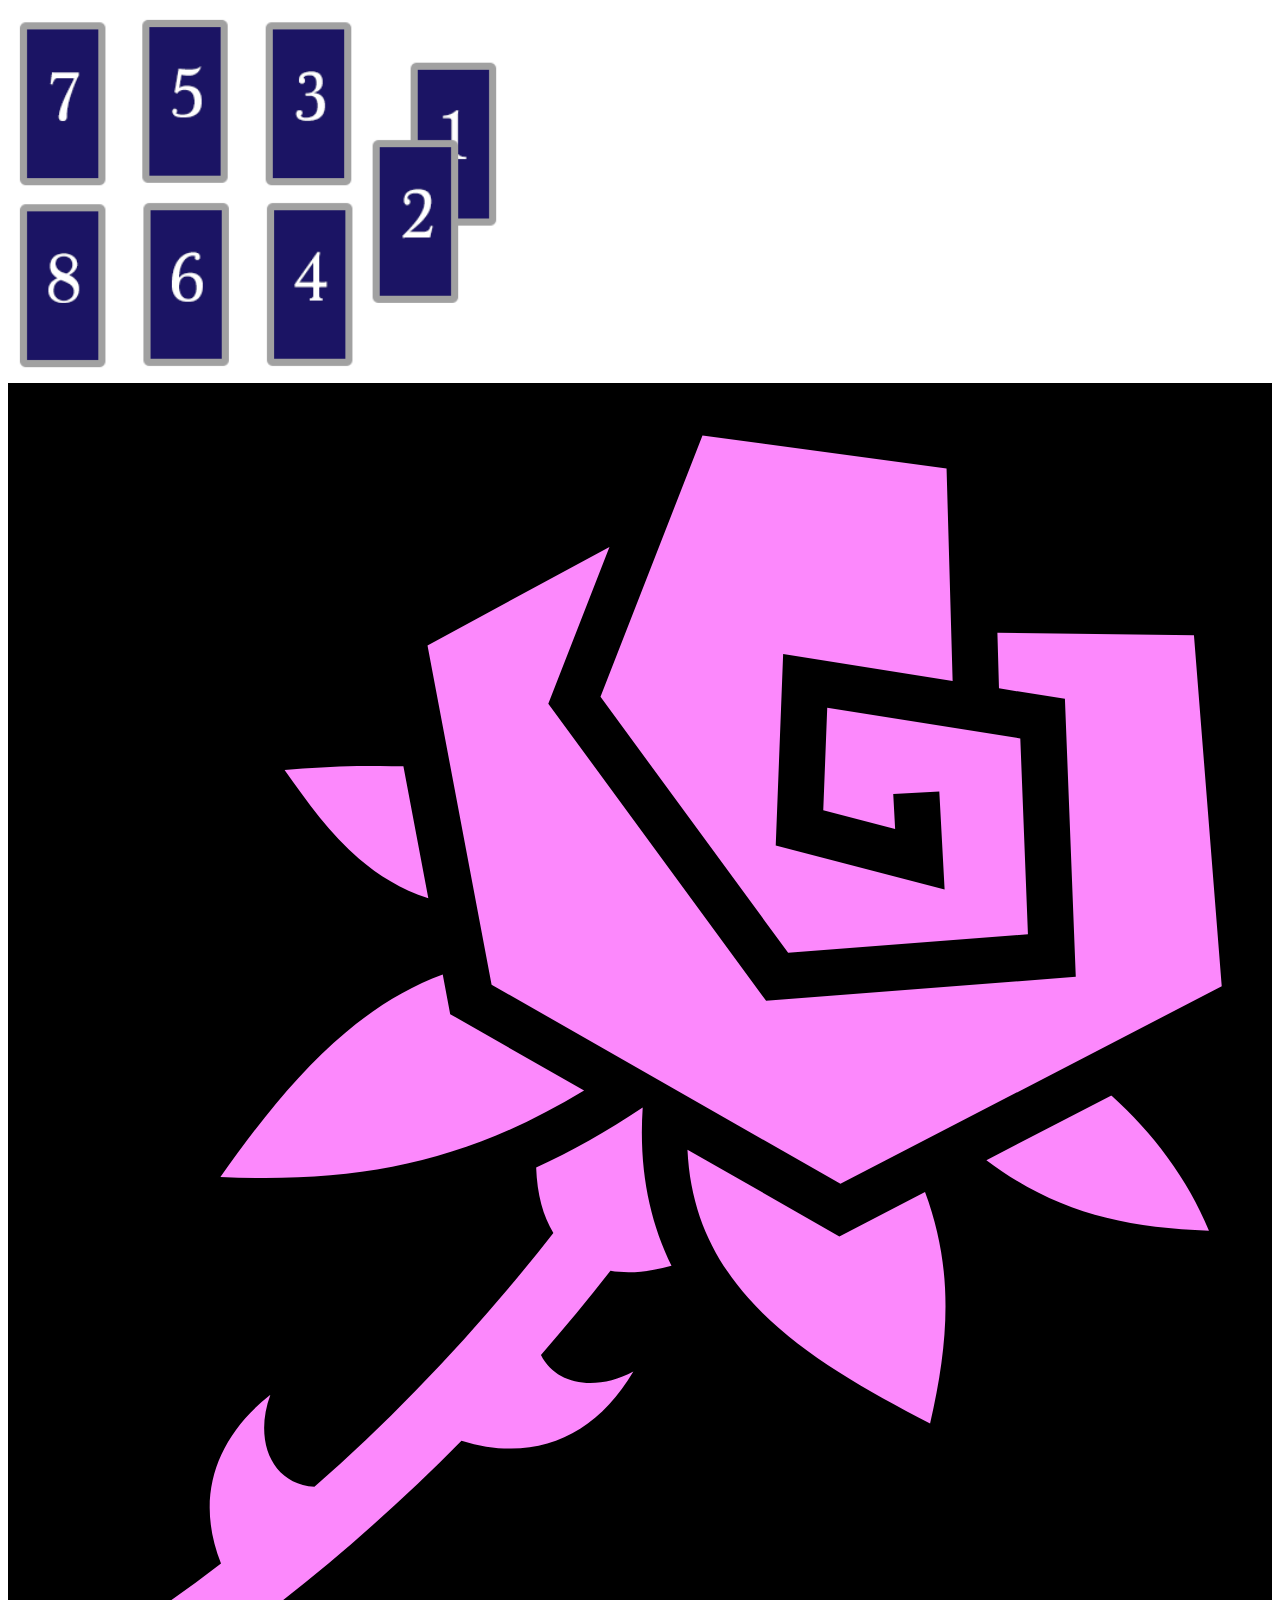
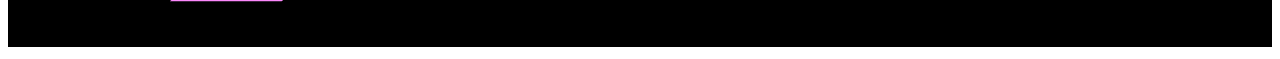
==== spread/index.html @ 4676b7ee "Add spread images and framework" ====
<!DOCTYPE html>
<html lang="en">
<head>
  <meta charset="UTF-8">
  <meta name="viewport" content="width=device-width, initial-scale=1.0">
  <title>Reading</title>
</head>
<body>
  <div>
    <img id="spread-image" src="./images/attra.png" alt="spread layout" width="500px">
    <img src="../images/roses.svg">
  </div>
  <script src="https://ajax.googleapis.com/ajax/libs/jquery/3.7.1/jquery.min.js"></script>
  <script src="./reading.js"></script>
</body>
</html>
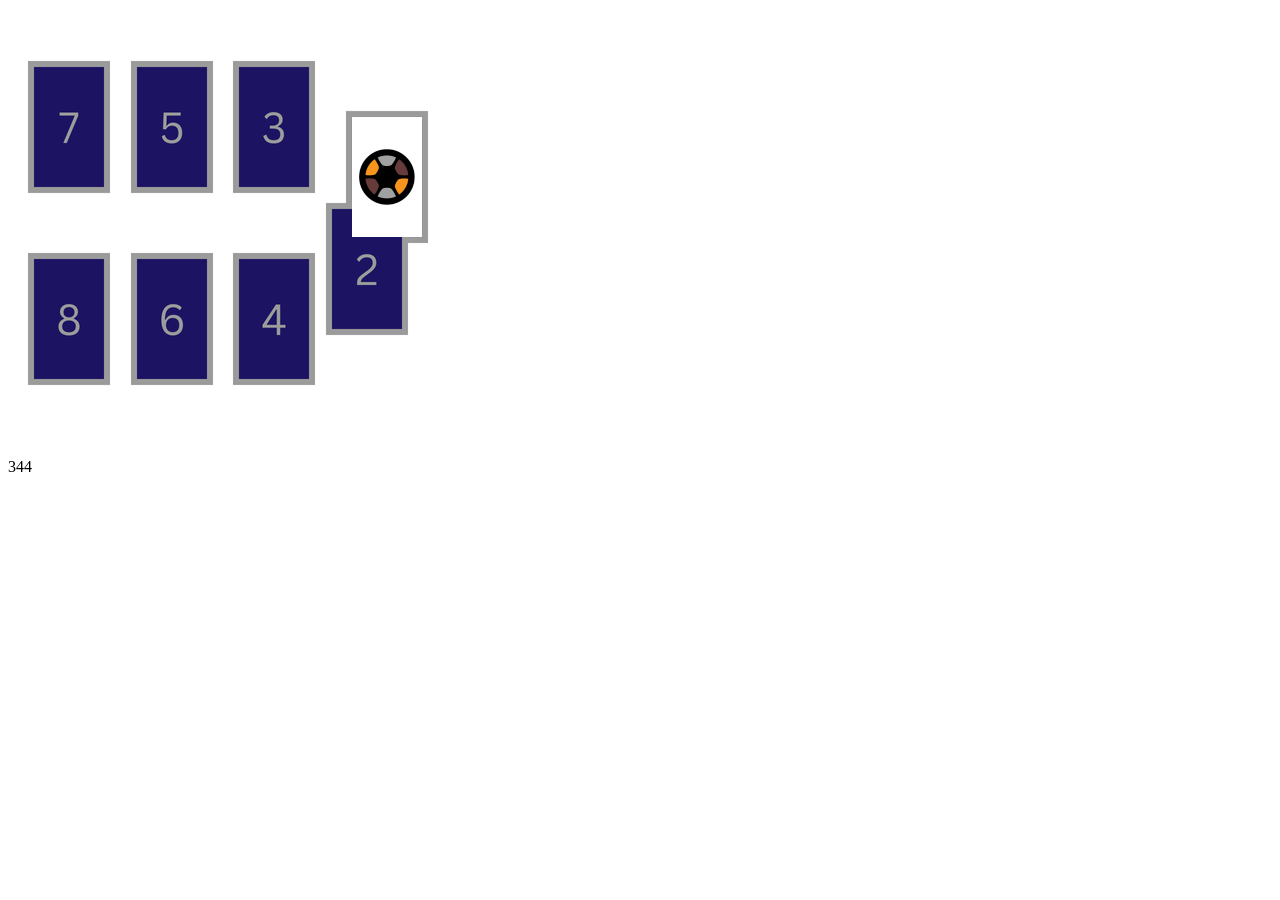
==== commit 4bcf9f64: "Update spread images and draft proof-of-concept relative positioning" ====
--- a/spread/index.html
+++ b/spread/index.html
@@ -7,8 +7,9 @@
 </head>
 <body>
   <div>
-    <img id="spread-image" src="./images/attra.png" alt="spread layout" width="500px">
-    <img src="../images/roses.svg">
+    <img id="spread-image" src="./images/attra.png" alt="spread layout" width="430px" style="position: relative">
+    <img id="draw1" src="./images/cards/arcana.png" style="position: relative; left: 70px">
+    <p id="test">card name</p>
   </div>
   <script src="https://ajax.googleapis.com/ajax/libs/jquery/3.7.1/jquery.min.js"></script>
   <script src="./reading.js"></script>
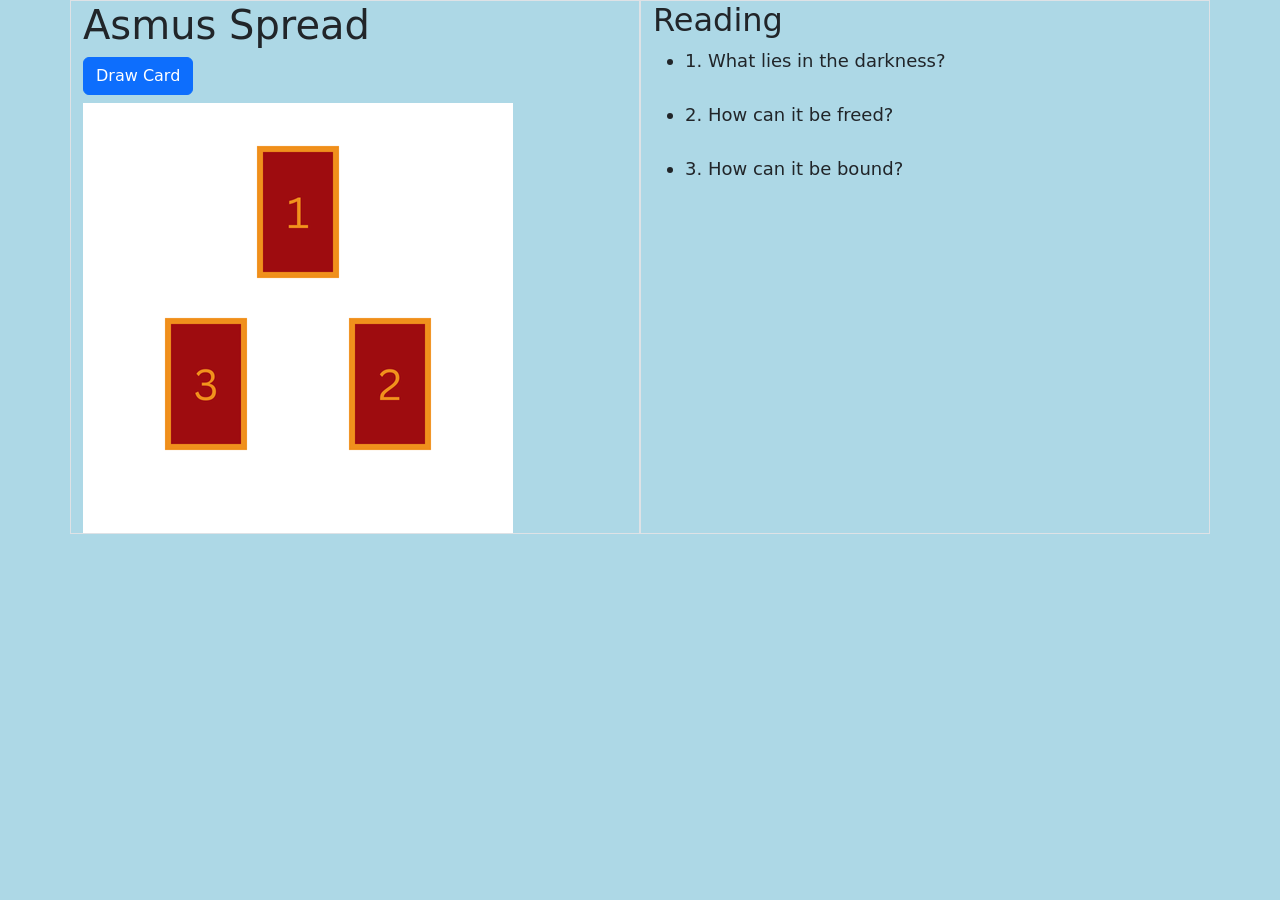
==== commit effd01c6: "Implement full spread draw and hover-to-reveal; minor corrections to /index.js" ====
--- a/spread/index.html
+++ b/spread/index.html
@@ -4,14 +4,29 @@
   <meta charset="UTF-8">
   <meta name="viewport" content="width=device-width, initial-scale=1.0">
   <title>Reading</title>
+  <link href="https://cdn.jsdelivr.net/npm/bootstrap@5.3.3/dist/css/bootstrap.min.css" rel="stylesheet" integrity="sha384-QWTKZyjpPEjISv5WaRU9OFeRpok6YctnYmDr5pNlyT2bRjXh0JMhjY6hW+ALEwIH" crossorigin="anonymous">
+  <link rel="stylesheet" href="../main.css">
 </head>
 <body>
-  <div>
-    <img id="spread-image" src="./images/attra.png" alt="spread layout" width="430px" style="position: relative">
-    <img id="draw1" src="./images/cards/arcana.png" style="position: relative; left: 70px">
-    <p id="test">card name</p>
+  <div class="container">
+    <div class="row">
+      <div class="col border" style="min-width: 455px">
+        <h1 id="faction">Spread</h1>
+        <button id="drawButton" class="btn btn-primary mb-2">Draw Card</button>
+        <div id="spread" style="position: relative">
+          <img id="spreadImage" src="./images/asmus.png" alt="spread layout" width="430px">
+        </div>  
+      </div>
+      <div class="col border">
+        <h2>Reading</h2>
+        <ul id="reading">
+        </ul>
+      </div>  
+    </div>
   </div>
+
   <script src="https://ajax.googleapis.com/ajax/libs/jquery/3.7.1/jquery.min.js"></script>
+  <script src="../index.js"></script>
   <script src="./reading.js"></script>
 </body>
 </html>
--- a/main.css
+++ b/main.css
@@ -0,0 +1,38 @@
+body {
+  background-color: lightblue;
+  font-size: large;
+}
+
+.long-description {
+  border: 2px solid blue;
+  padding: 10px;
+  background-color: lightgrey;
+}
+
+.arcana {
+  background-color:white;
+}
+.gears {
+  background-color: lightgrey;
+}
+.doors {
+  background-color: burlywood;
+}
+.roses {
+  background-color: lightcoral;
+}
+.eyes {
+  background-color: lightskyblue;
+}
+
+.currentCard {
+  background-color: lightgrey;
+}
+
+li.unflipped {
+  display: none;
+}
+
+img.unflipped {
+  opacity: 0;
+}
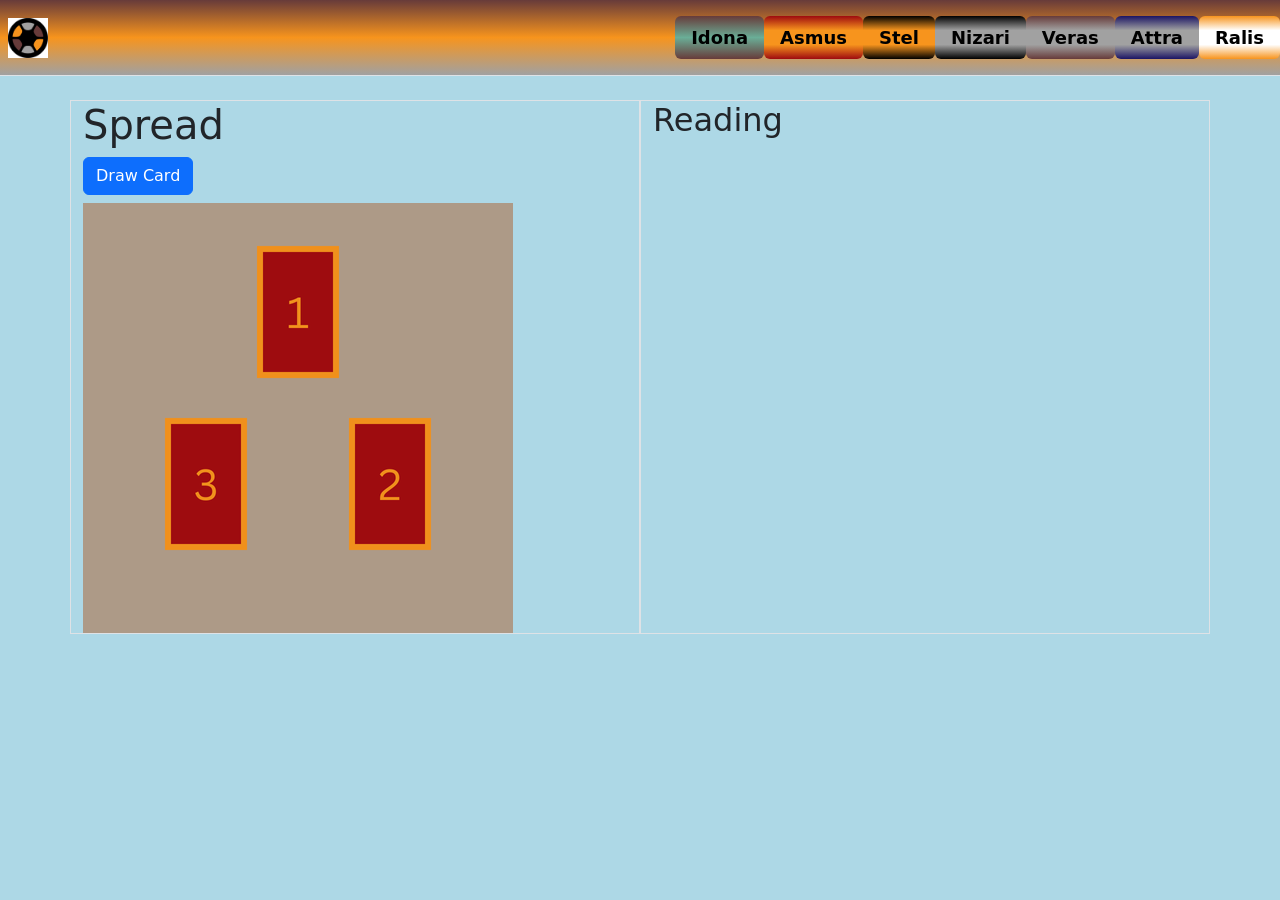
==== commit e25a686e: "Add header, pagination, dark mode" ====
--- a/spread/index.html
+++ b/spread/index.html
@@ -8,6 +8,23 @@
   <link rel="stylesheet" href="../main.css">
 </head>
 <body>
+  <header class="d-flex flex-wrap justify-content-center py-3 mb-4 border-bottom">
+    <a href="/" class="d-flex align-items-center mb-3 mb-md-0 me-md-auto link-body-emphasis text-decoration-none col">
+      <img src="./images/wheel.png" height="40" class="bi mx-2">
+    </a>
+
+    <ul class="nav nav-pills">
+      <li id="nav-idona" class="nav-item"><a href="/spread?idona" class="nav-link active" aria-current="page">Idona</a></li>
+      <li id="nav-asmus" class="nav-item"><a href="/spread?asmus" class="nav-link">Asmus</a></li>
+      <li id="nav-stel" class="nav-item"><a href="/spread?stel" class="nav-link">Stel</a></li>
+      <li id="nav-nizari" class="nav-item"><a href="/spread?nizari" class="nav-link">Nizari</a></li>
+      <li id="nav-veras" class="nav-item"><a href="/spread?veras" class="nav-link">Veras</a></li>
+      <li id="nav-attra" class="nav-item"><a href="/spread?attra" class="nav-link">Attra</a></li>
+      <li id="nav-ralis" class="nav-item"><a href="/spread?ralis" class="nav-link">Ralis</a></li>
+    </ul>
+  </header>
+  <p></p>
+
   <div class="container">
     <div class="row">
       <div class="col border" style="min-width: 455px">
--- a/main.css
+++ b/main.css
@@ -1,6 +1,39 @@
+:root {
+  --attra-primary: #1B1464;
+  --attra-secondary: #A1A1A1;
+
+  --asmus-primary: #9E0B0F;
+  --asmus-secondary: #F7941D;
+
+  --stel-primary: #F7941D;
+  --stel-secondary: #000000;
+
+  --nizari-primary: #A1A1A1;
+  --nizari-secondary: #000000;
+
+  --idona-primary: #6AAE97;
+  --idona-secondary: #673B3A;
+
+  --veras-primary: #673B3A;
+  --veras-secondary: #A1A1A1;
+
+  --ralis-primary: #FFFFFF;
+  --ralis-secondary: #F7941D;
+}
+/* The rest of the CSS file 
+#foo h1 {
+  color: var(--main-color);
+}
+  */
+
 body {
   background-color: lightblue;
   font-size: large;
+}
+
+header {
+  background-image: linear-gradient(var(--idona-secondary),var(--asmus-secondary), var(--nizari-primary));
+  color: white;
 }
 
 .long-description {
@@ -13,20 +46,57 @@
   background-color:white;
 }
 .gears {
-  background-color: lightgrey;
+  background-color: var(--asmus-primary);
 }
 .doors {
-  background-color: burlywood;
+  background-color: var(--stel-secondary);
 }
 .roses {
-  background-color: lightcoral;
+  background-color: var(--attra-primary);
 }
 .eyes {
-  background-color: lightskyblue;
+  background-color: var(--nizari-secondary);
 }
 
+#nav-idona a {
+  color: black;
+  font-weight: bold;
+  background-image: linear-gradient(to bottom, var(--idona-secondary),var(--idona-primary), var(--idona-secondary));
+}
+#nav-asmus a {
+  color: black;
+  font-weight: bold;
+  background-image: linear-gradient(to bottom, var(--asmus-primary),var(--asmus-secondary), var(--asmus-secondary), var(--asmus-primary));
+}
+#nav-stel a {
+  color: black;
+  font-weight: bold;
+  background-image: linear-gradient(to bottom, var(--stel-secondary),var(--stel-primary), var(--stel-primary), var(--stel-secondary));
+}
+#nav-nizari a {
+  color: black;
+  font-weight:bold;
+  background-image: linear-gradient(to bottom, var(--nizari-secondary),var(--nizari-primary), var(--nizari-primary), var(--nizari-secondary));
+}
+#nav-veras a {
+  color: black;
+  font-weight: bold;
+  background-image: linear-gradient(to bottom, var(--veras-primary),var(--veras-secondary), var(--veras-secondary), var(--veras-primary));
+}
+#nav-attra a {
+  color: black;
+  font-weight: bold;
+  background-image: linear-gradient(to bottom, var(--attra-primary),var(--attra-secondary), var(--attra-secondary), var(--attra-primary));
+}
+#nav-ralis a {
+  color: black;
+  font-weight: bold;
+  background-image: linear-gradient(to bottom, var(--ralis-secondary),var(--ralis-primary), var(--ralis-primary), var(--ralis-secondary));
+}
+
+
 .currentCard {
-  background-color: lightgrey;
+  background-color: white;
 }
 
 li.unflipped {
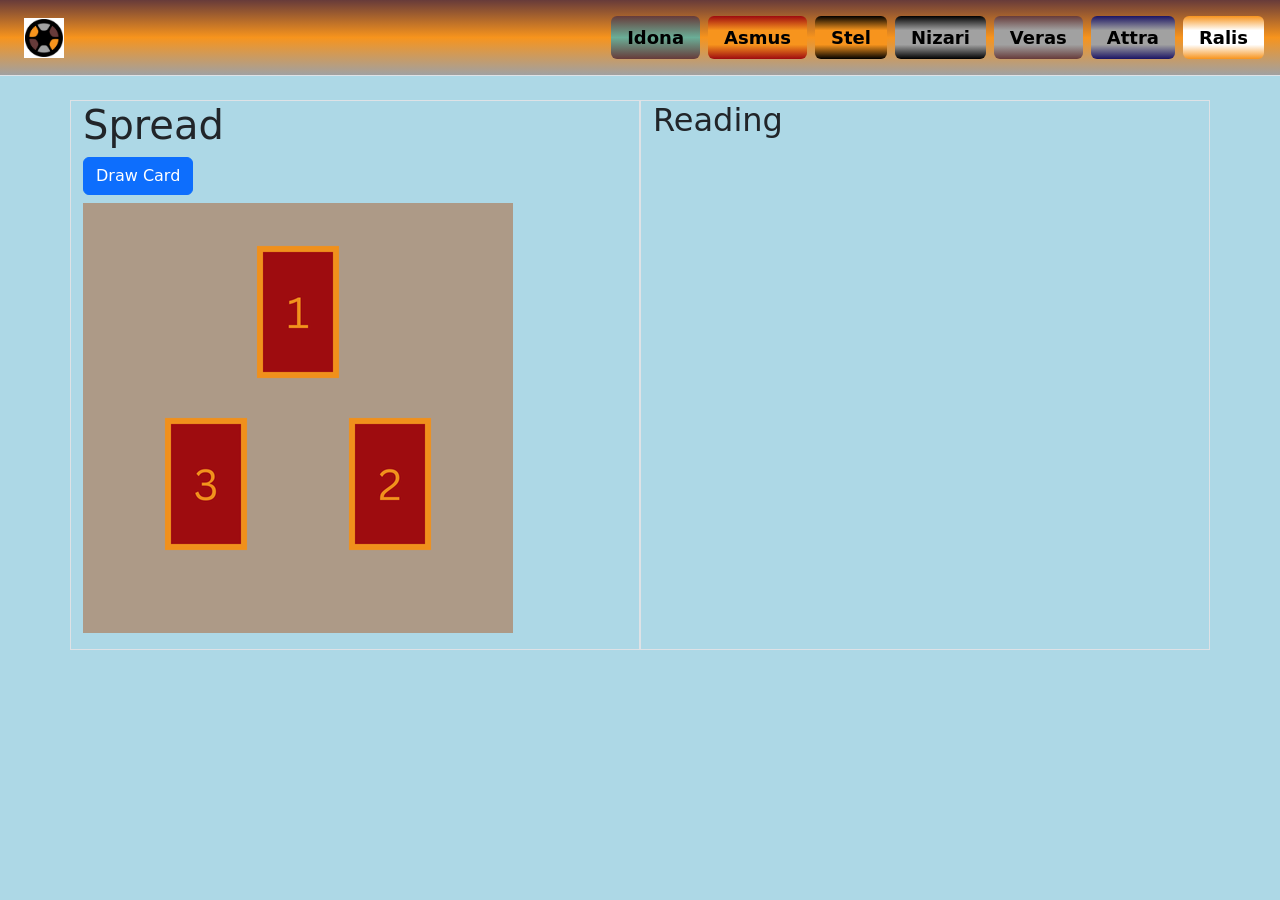
==== commit 7e60a1b3: "Make spread sticky" ====
--- a/spread/index.html
+++ b/spread/index.html
@@ -8,13 +8,13 @@
   <link rel="stylesheet" href="../main.css">
 </head>
 <body>
-  <header class="d-flex flex-wrap justify-content-center py-3 mb-4 border-bottom">
+  <header class="d-flex flex-wrap justify-content-center py-3 px-3 mb-4 border-bottom">
     <a href="/" class="d-flex align-items-center mb-3 mb-md-0 me-md-auto link-body-emphasis text-decoration-none col">
-      <img src="./images/wheel.png" height="40" class="bi mx-2">
+      <img src="./images/wheel.png" height="40" class="bi mx-2 border border-white">
     </a>
 
-    <ul class="nav nav-pills">
-      <li id="nav-idona" class="nav-item"><a href="/spread?idona" class="nav-link active" aria-current="page">Idona</a></li>
+    <ul class="nav nav-pills gap-2">
+      <li id="nav-idona" class="nav-item"><a href="/spread?idona" class="nav-link">Idona</a></li>
       <li id="nav-asmus" class="nav-item"><a href="/spread?asmus" class="nav-link">Asmus</a></li>
       <li id="nav-stel" class="nav-item"><a href="/spread?stel" class="nav-link">Stel</a></li>
       <li id="nav-nizari" class="nav-item"><a href="/spread?nizari" class="nav-link">Nizari</a></li>
@@ -27,10 +27,10 @@
 
   <div class="container">
     <div class="row">
-      <div class="col border" style="min-width: 455px">
-        <h1 id="faction">Spread</h1>
-        <button id="drawButton" class="btn btn-primary mb-2">Draw Card</button>
-        <div id="spread" style="position: relative">
+      <div class="col border col-md-6 col-12 pb-3" style="min-width:455px">
+        <h1 id="faction" style="position: sticky; top: 0px">Spread</h1>
+        <button id="drawButton" class="btn btn-primary mb-2" style="position:sticky; top:50px">Draw Card</button>
+        <div id="spread" class="sticky">
           <img id="spreadImage" src="./images/asmus.png" alt="spread layout" width="430px">
         </div>  
       </div>
